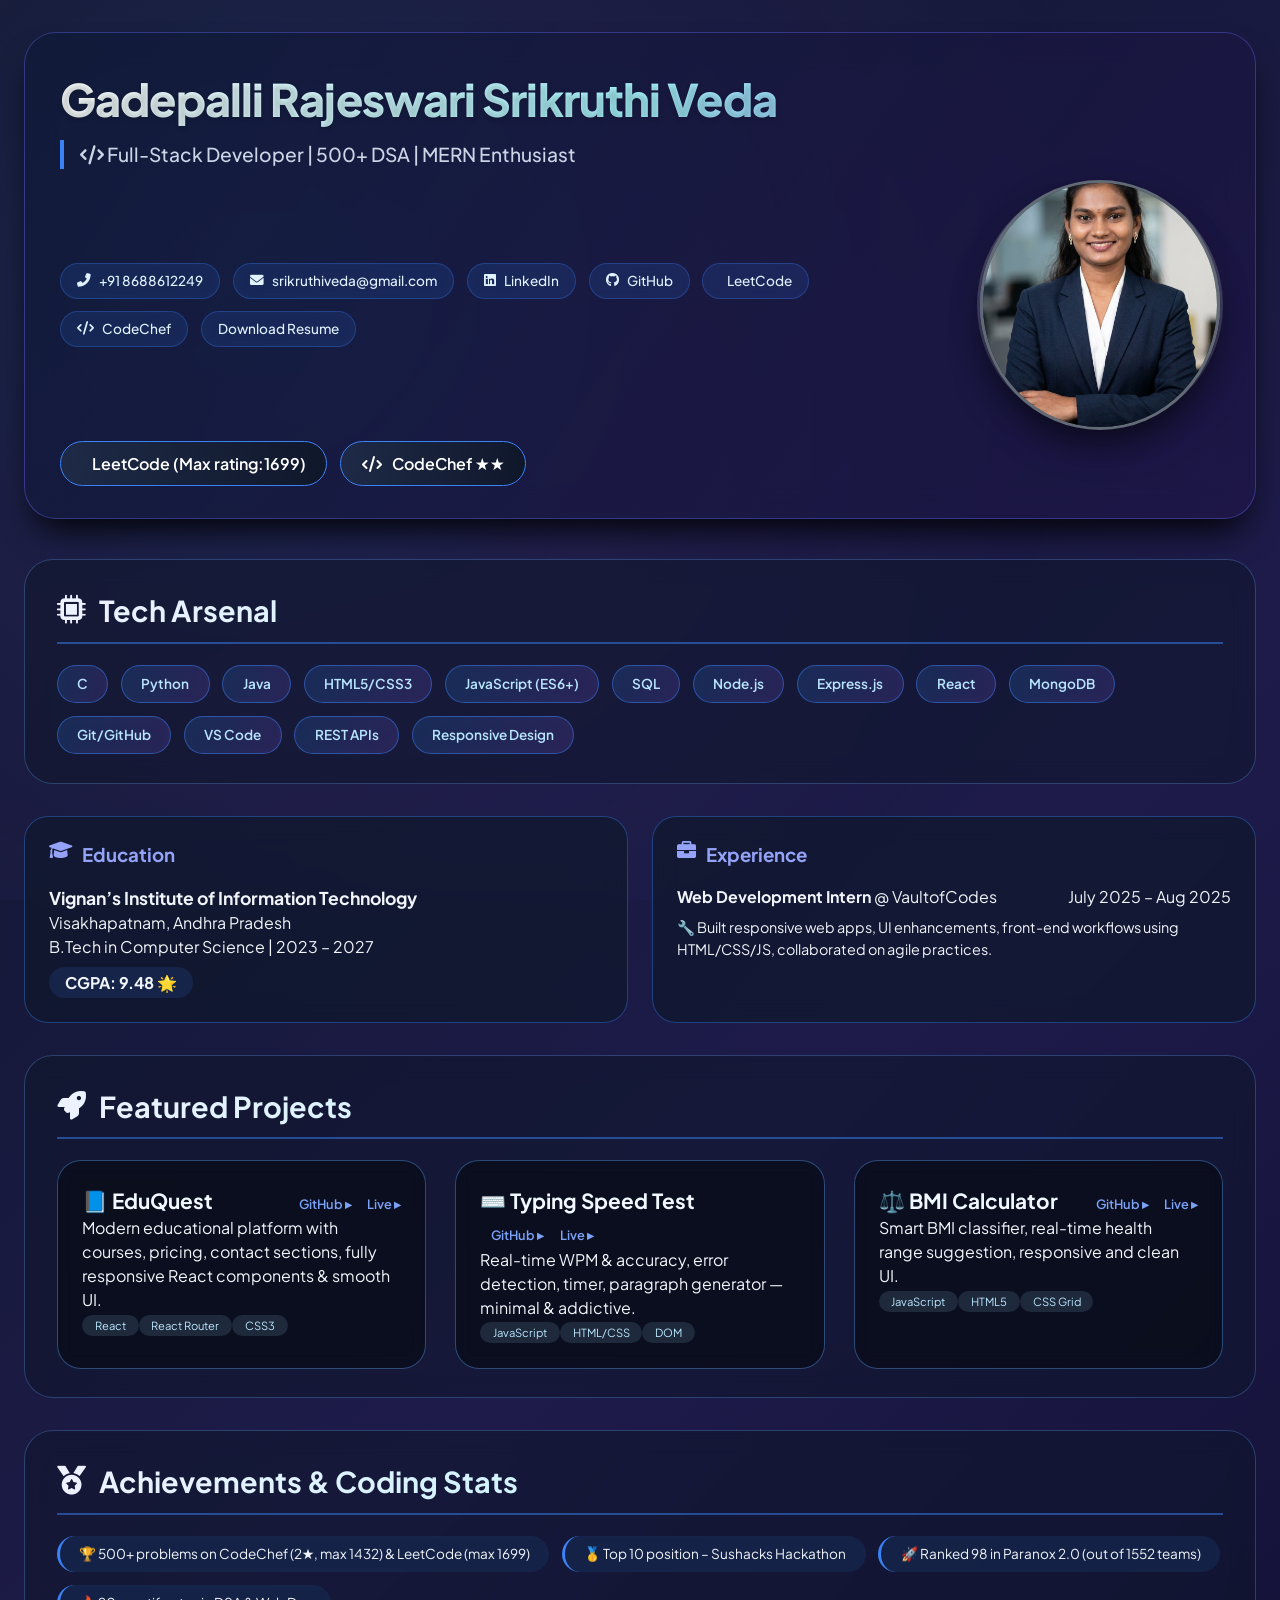
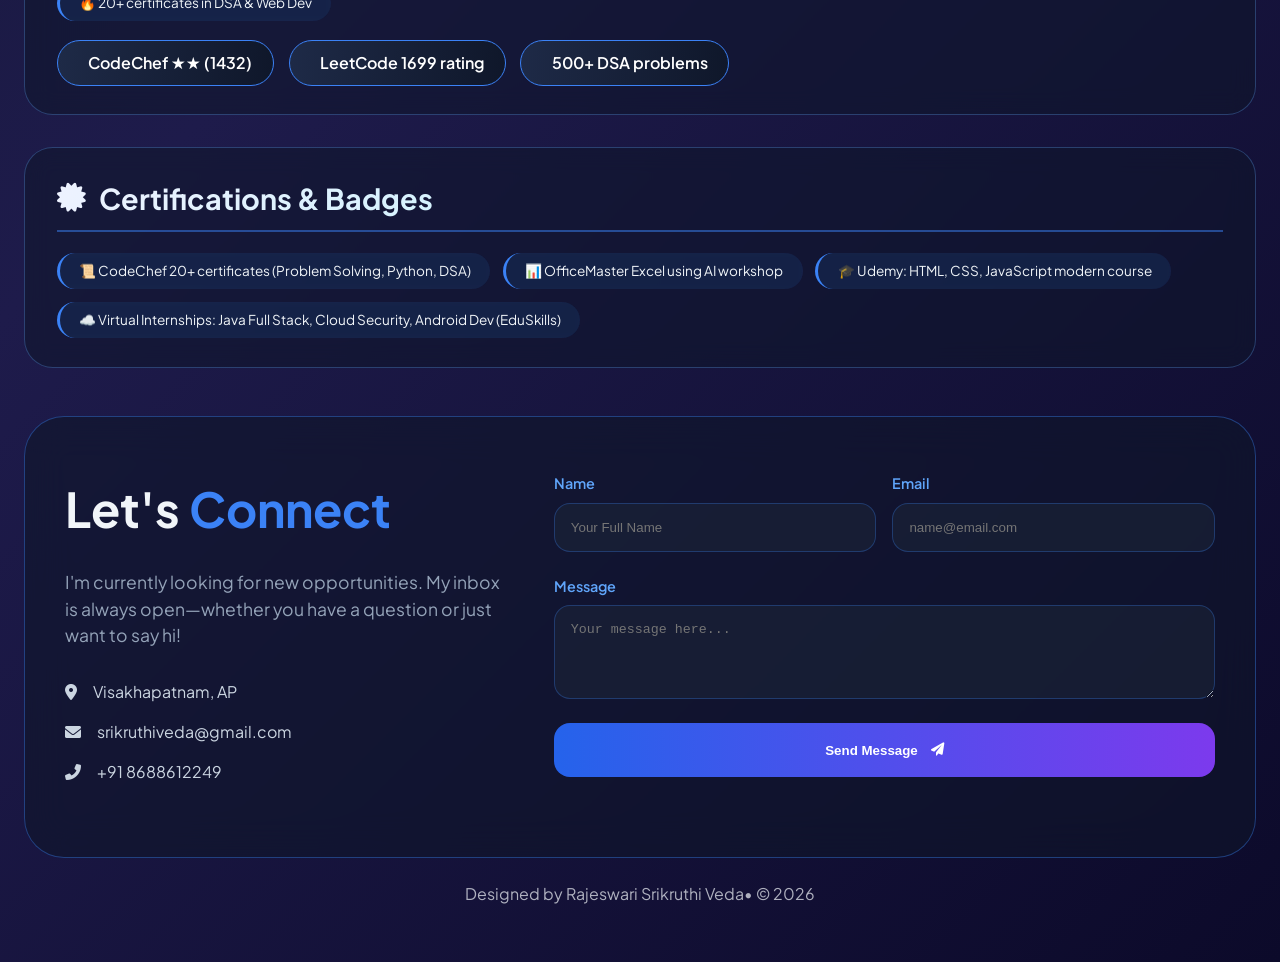
==== index.html @ 27209578 "Update index.html" ====
<!DOCTYPE html>
<html lang="en">
<head>
  <meta charset="UTF-8">
  <meta name="viewport" content="width=device-width, initial-scale=1.0, user-scalable=yes">
  <title>Rajeswari Srikruthi Veda | Full-Stack Developer Portfolio</title>
  
  <link href="https://fonts.googleapis.com/css2?family=Plus+Jakarta+Sans:wght@300;400;500;600;700;800&display=swap" rel="stylesheet">
  <link rel="stylesheet" href="https://cdnjs.cloudflare.com/ajax/libs/font-awesome/6.0.0-beta3/css/all.min.css">
  
  <link rel="stylesheet" href="styles.css">
</head>
<body>
<div class="bg-glow"></div>
<div class="container">
  
  <div class="hero glass-card">
    <div class="hero-info">
      <h1>Gadepalli Rajeswari Srikruthi Veda</h1>
      <div class="tagline"><i class="fas fa-code"></i> Full-Stack Developer | 500+ DSA | MERN Enthusiast</div>
      
      <div class="hero-content-wrapper">
        <div class="contact-details">
          <span><i class="fas fa-phone-alt"></i> +91 8688612249</span>
          <a href="mailto:srikruthiveda@gmail.com"><i class="fas fa-envelope"></i> srikruthiveda@gmail.com</a>
          <a href="https://www.linkedin.com/in/srikruthiveda27/" target="_blank"><i class="fab fa-linkedin"></i> LinkedIn</a>
          <a href="https://github.com/GRSVeda" target="_blank"><i class="fab fa-github"></i> GitHub</a>
          <a href="https://leetcode.com/u/Veda_2709/" target="_blank"><i class="fab fa-leetcode"></i> LeetCode</a>
          <a href="https://www.codechef.com/users/veda2006" target="_blank"><i class="fas fa-code"></i> CodeChef</a>
          <a href="Veda_Resume.pdf" class="btn" target="_blank">Download Resume</a>
        </div>

        <div class="hero-image">
          <div class="image-frame">
            <img class="profile-img" id="profileImage" src="veda.png" alt="Rajeswari Srikruthi Veda">
          </div>
        </div>
      </div>

      <div class="profiles-row" style="margin-top: 1rem; display: flex; flex-wrap: wrap; gap: 0.8rem;">
        <a href="#" class="profile-badge"><i class="fab fa-leetcode"></i> LeetCode (Max rating:1699)</a>
        <a href="#" class="profile-badge"><i class="fas fa-code"></i> CodeChef ★★</a>
      </div>
    </div>
  </div>

  <div class="section">
    <h2><i class="fas fa-microchip"></i> Tech Arsenal</h2>
    <div class="skills-grid">
      <span class="skill-badge">C</span><span class="skill-badge">Python</span><span class="skill-badge">Java</span>
      <span class="skill-badge">HTML5/CSS3</span><span class="skill-badge">JavaScript (ES6+)</span><span class="skill-badge">SQL</span>
      <span class="skill-badge">Node.js</span><span class="skill-badge">Express.js</span><span class="skill-badge">React</span>
      <span class="skill-badge">MongoDB</span><span class="skill-badge">Git/GitHub</span><span class="skill-badge">VS Code</span>
      <span class="skill-badge">REST APIs</span><span class="skill-badge">Responsive Design</span>
    </div>
  </div>

  <div class="edu-exp-flex">
    <div class="info-card">
      <h3><i class="fas fa-graduation-cap"></i> Education</h3>
      <p style="font-weight: 700; font-size: 1.1rem;">Vignan’s Institute of Information Technology</p>
      <p>Visakhapatnam, Andhra Pradesh</p>
      <p>B.Tech in Computer Science | 2023 – 2027</p>
      <p style="background: #3b82f620; display: inline-block; padding: 0.2rem 1rem; border-radius: 30px; margin-top: 8px;"><strong>CGPA: 9.48</strong> 🌟</p>
    </div>
    <div class="info-card">
      <h3><i class="fas fa-briefcase"></i> Experience</h3>
      <p><strong>Web Development Intern</strong> @ VaultofCodes <span style="float: right;">July 2025 – Aug 2025</span></p>
      <p style="font-size: 0.9rem; margin-top: 8px;">🔧 Built responsive web apps, UI enhancements, front-end workflows using HTML/CSS/JS, collaborated on agile practices.</p>
    </div>
  </div>

  <div class="section">
    <h2><i class="fas fa-rocket"></i> Featured Projects</h2>
    <div class="projects-grid">
             <div class="project-card">
        <div class="project-title">📘 EduQuest<br> <div class="project-links"><a href="https://github.com/GRSVeda/EduQuest">GitHub ▸</a> <a href="https://eduquestforlearning.netlify.app/home">Live ▸</a></div></div>
        <div class="project-desc">Modern educational platform with courses, pricing, contact sections, fully responsive React components & smooth UI.</div>
        <div class="tech-stack"><span>React</span><span>React Router</span><span>CSS3</span></div>
      </div>
      <div class="project-card">
        <div class="project-title">⌨️ Typing Speed Test <br><div class="project-links"><a href="https://github.com/GRSVeda/typing-speed-test">GitHub ▸</a> <a href="https://typing-speed-test-omega-gules.vercel.app/">Live ▸</a></div></div>
        <div class="project-desc">Real-time WPM & accuracy, error detection, timer, paragraph generator — minimal & addictive.</div>
        <div class="tech-stack"><span>JavaScript</span><span>HTML/CSS</span><span>DOM</span></div>
      </div>
      <div class="project-card">
        <div class="project-title">⚖️ BMI Calculator <br> <div class="project-links"><a href="https://github.com/GRSVeda/BMI-CALCULATOR">GitHub ▸</a> <a href="https://bmi-calculator-beige-chi.vercel.app/">Live ▸</a></div></div>
        <div class="project-desc">Smart BMI classifier, real-time health range suggestion, responsive and clean UI.</div>
        <div class="tech-stack"><span>JavaScript</span><span>HTML5</span><span>CSS Grid</span></div>
      </div>
    </div>
  </div>

  <div class="section">
    <h2><i class="fas fa-medal"></i> Achievements & Coding Stats</h2>
    <div class="achievement-list">
      <div class="achievement-item">🏆 500+ problems on CodeChef (2★, max 1432) & LeetCode (max 1699)</div>
      <div class="achievement-item">🥇 Top 10 position – Sushacks Hackathon</div>
      <div class="achievement-item">🚀 Ranked 98 in Paranox 2.0 (out of 1552 teams)</div>
      <div class="achievement-item">🔥 20+ certificates in DSA & Web Dev</div>
    </div>
    <div style="margin-top: 1.2rem;">
      <div style="display: flex; gap: 0.9rem; flex-wrap: wrap;">
        <a href="#" class="profile-badge"><i class="fab fa-codechef"></i> CodeChef ★★ (1432)</a>
        <a href="#" class="profile-badge"><i class="fab fa-leetcode"></i> LeetCode 1699 rating</a>
        <a href="#" class="profile-badge"><i class="fas fa-chart-simple"></i> 500+ DSA problems</a>
      </div>
    </div>
  </div>

  <div class="section">
    <h2><i class="fas fa-certificate"></i> Certifications & Badges</h2>
    <div class="cert-list">
      <div class="cert-item">📜 CodeChef 20+ certificates (Problem Solving, Python, DSA)</div>
      <div class="cert-item">📊 OfficeMaster Excel using AI workshop</div>
      <div class="cert-item">🎓 Udemy: HTML, CSS, JavaScript modern course</div>
      <div class="cert-item">☁️ Virtual Internships: Java Full Stack, Cloud Security, Android Dev (EduSkills)</div>
      </div>
  </div>

  <div class="premium-contact-card">
    <div class="contact-grid">
      <div class="contact-text">
        <h2>Let's <span>Connect</span></h2>
        <p>I'm currently looking for new opportunities. My inbox is always open—whether you have a question or just want to say hi!</p>
        <div class="contact-mini-info">
          <div class="c-item"><i class="fas fa-map-marker-alt"></i> Visakhapatnam, AP</div>
          <div class="c-item"><i class="fas fa-envelope"></i> srikruthiveda@gmail.com</div>
          <div class="c-item"><i class="fas fa-phone-alt"></i> +91 8688612249</div>
        </div>
      </div>
      
      <form class="premium-form" id="contactForm" action="https://formspree.io/f/xnjlokye" method="POST">
        <div class="input-row">
  <div class="input-group">
    <label for="contactName">Name</label>
    <input type="text" name="name" id="contactName" placeholder="Your Full Name" required>
  </div>
  
  <div class="input-group">
    <label for="contactEmail">Email</label>
    <input type="email" name="email" id="contactEmail" placeholder="name@email.com" required>
  </div>
</div>
        <div class="input-group">
          <label>Message</label>
          <textarea name="message" rows="4" placeholder="Your message here..." required></textarea>
        </div>
        <button type="submit" class="premium-btn">
          <span>Send Message</span> <i class="fas fa-paper-plane"></i>
        </button>
        <div id="formFeedback"></div>
      </form>
    </div>
  </div>

  <footer>
    Designed by Rajeswari Srikruthi Veda• © 2026
  </footer>
</div>

<script src="script.js"></script>
</body>
</html>
---- styles.css ----
* {
      margin: 0;
      padding: 0;
      box-sizing: border-box;
    }

    body {
      font-family: 'Plus Jakarta Sans', sans-serif;
      background: linear-gradient(135deg, #0f172a 0%, #1e1b4b 50%, #0c0a2a 100%);
      color: #f1f5f9;
      line-height: 1.5;
      scroll-behavior: smooth;
    }

    /* animated gradient background */
    .bg-glow {
      position: fixed;
      width: 100%;
      height: 100%;
      top: 0;
      left: 0;
      z-index: -2;
      background: radial-gradient(circle at 20% 30%, rgba(59,130,246,0.15), rgba(139,92,246,0.08), transparent 70%);
    }

    .container {
      max-width: 1280px;
      margin: 0 auto;
      padding: 2rem 1.5rem;
      position: relative;
      z-index: 2;
    }

    /* modern glassmorphic cards */
    .glass-card {
      background: rgba(15, 23, 42, 0.55);
      backdrop-filter: blur(12px);
      border: 1px solid rgba(59, 130, 246, 0.3);
      border-radius: 2rem;
      box-shadow: 0 25px 40px -12px rgba(0, 0, 0, 0.4), 0 0 0 1px rgba(59,130,246,0.1) inset;
      transition: transform 0.2s ease, border-color 0.2s;
    }

    .hero {
      display: flex;
      flex-wrap: wrap;
      justify-content: space-between;
      align-items: center;
      gap: 2rem;
      margin-bottom: 2.5rem;
      padding: 2rem 2.2rem;
      background: linear-gradient(125deg, rgba(15,25,55,0.7), rgba(30,20,70,0.6));
      backdrop-filter: blur(16px);
      border-radius: 2rem;
      border: 1px solid rgba(99, 102, 241, 0.4);
      box-shadow: 0 20px 35px -12px black;
    }

    .hero-info h1 {
      font-size: 2.8rem;
      font-weight: 800;
      background: linear-gradient(120deg, #ffffff, #a5f3fc, #818cf8);
      -webkit-background-clip: text;
      background-clip: text;
      color: transparent;
      letter-spacing: -0.02em;
      margin-bottom: 0.5rem;
      text-shadow: 0 2px 5px rgba(0,0,0,0.2);
    }

    .tagline {
      font-size: 1.2rem;
      color: #cbd5e6;
      margin-bottom: 1rem;
      border-left: 4px solid #3b82f6;
      padding-left: 1rem;
      font-weight: 500;
    }

    .contact-details {
      display: flex;
      flex-wrap: wrap;
      gap: 0.8rem;
      margin: 1.2rem 0;
    }

    .contact-details a, .contact-details span {
      display: inline-flex;
      align-items: center;
      gap: 0.5rem;
      background: rgba(59,130,246,0.15);
      backdrop-filter: blur(4px);
      padding: 0.4rem 1rem;
      border-radius: 60px;
      font-size: 0.85rem;
      font-weight: 500;
      color: #e0f2fe;
      text-decoration: none;
      transition: all 0.2s;
      border: 1px solid rgba(59,130,246,0.3);
    }

    .contact-details a:hover {
      background: #3b82f6;
      color: white;
      transform: translateY(-3px);
      border-color: white;
    }

    .hero-image {
      flex: 1;
      display: flex;
      justify-content: center;
    }

    .image-frame {
      width: 240px;
      height: 240px;
      background: linear-gradient(145deg, #3b82f6, #c084fc);
      border-radius: 50%;
      display: flex;
      align-items: center;
      justify-content: center;
      box-shadow: 0 25px 35px -8px rgba(0, 0, 0, 0.5), 0 0 0 3px rgba(255,255,255,0.2);
      transition: all 0.3s;
    }

    .profile-img {
      width: 228px;
      height: 228px;
      object-fit: cover;
      border-radius: 50%;
      border: 4px solid rgba(255,255,240,0.9);
      background: #1e293b;
    }

    /* section styling */
    .section {
      background: rgba(15, 23, 42, 0.55);
      backdrop-filter: blur(12px);
      border-radius: 1.8rem;
      padding: 1.8rem 2rem;
      margin-bottom: 2rem;
      border: 1px solid rgba(96, 165, 250, 0.3);
      transition: all 0.2s;
    }

    .section h2 {
      font-size: 1.8rem;
      font-weight: 700;
      margin-bottom: 1.3rem;
      display: flex;
      align-items: center;
      gap: 0.8rem;
      background: linear-gradient(135deg, #eef2ff, #a5f3fc);
      -webkit-background-clip: text;
      background-clip: text;
      color: transparent;
      border-bottom: 2px solid rgba(59,130,246,0.5);
      padding-bottom: 0.6rem;
    }

    .skills-grid {
      display: flex;
      flex-wrap: wrap;
      gap: 0.8rem;
    }

    .skill-badge {
      background: linear-gradient(110deg, rgba(59,130,246,0.2), rgba(139,92,246,0.2));
      backdrop-filter: blur(4px);
      padding: 0.5rem 1.2rem;
      border-radius: 60px;
      font-size: 0.85rem;
      font-weight: 600;
      color: #b9e6ff;
      border: 1px solid rgba(59,130,246,0.5);
      transition: 0.2s;
    }

    .edu-exp-flex {
      display: flex;
      flex-wrap: wrap;
      gap: 1.5rem;
      margin-bottom: 2rem;
    }
    .info-card {
      flex: 1;
      background: rgba(15, 23, 42, 0.65);
      backdrop-filter: blur(12px);
      border-radius: 1.5rem;
      padding: 1.5rem;
      border: 1px solid rgba(59,130,246,0.4);
    }
    .info-card h3 {
      display: flex;
      gap: 0.6rem;
      color: #94a3f8;
      margin-bottom: 1rem;
    }

    /* projects grid */
    .projects-grid {
      display: grid;
      grid-template-columns: repeat(auto-fill, minmax(300px, 1fr));
      gap: 1.8rem;
    }

    .project-card {
      background: rgba(0, 0, 0, 0.35);
      backdrop-filter: blur(8px);
      border-radius: 1.5rem;
      padding: 1.5rem;
      border: 1px solid rgba(96, 165, 250, 0.4);
      transition: all 0.3s;
    }
    .project-card:hover {
      transform: translateY(-8px);
      border-color: #3b82f6;
      background: rgba(59,130,246,0.1);
      box-shadow: 0 18px 30px -12px #0f0f2e;
    }

    .project-title {
      font-size: 1.3rem;
      font-weight: 700;
      display: flex;
      justify-content: space-between;
      flex-wrap: wrap;
      color: #f0f9ff;
    }
    .project-links a {
      color: #7aa2f7;
      margin-left: 0.7rem;
      font-size: 0.8rem;
      text-decoration: none;
      font-weight: 600;
    }
    .tech-stack span {
      background: #1e293b;
      font-size: 0.7rem;
      padding: 0.2rem 0.8rem;
      border-radius: 20px;
      color: #b9e6ff;
    }
    .achievement-list, .cert-list {
      display: flex;
      flex-wrap: wrap;
      gap: 0.8rem;
    }
    .achievement-item, .cert-item {
      background: rgba(59,130,246,0.12);
      padding: 0.5rem 1.2rem;
      border-radius: 40px;
      font-size: 0.85rem;
      border-left: 3px solid #3b82f6;
      backdrop-filter: blur(2px);
    }
    .profile-badge {
      background: linear-gradient(95deg, #1e2a47, #0f172a);
      padding: 0.6rem 1.3rem;
      border-radius: 40px;
      color: white;
      font-weight: 600;
      text-decoration: none;
      display: inline-flex;
      align-items: center;
      gap: 0.6rem;
      transition: 0.2s;
      border: 1px solid #3b82f6;
    }
    .profile-badge:hover {
      background: #3b82f6;
      transform: scale(1.03);
    }
    .contact-box {
      background: linear-gradient(125deg, #0a0f2a, #111827);
      border-radius: 1.8rem;
      padding: 2rem;
      border: 1px solid rgba(96, 165, 250, 0.5);
      box-shadow: 0 15px 35px rgba(0,0,0,0.3);
    }
    .contact-form .form-group input, .contact-form .form-group textarea {
      width: 100%;
      background: rgba(255,255,245,0.1);
      border: 1px solid #3b82f6;
      padding: 0.9rem 1rem;
      border-radius: 1rem;
      color: white;
      font-family: inherit;
      backdrop-filter: blur(5px);
    }
    .submit-btn {
      background: linear-gradient(90deg, #2563eb, #7c3aed);
      border: none;
      padding: 0.8rem 2rem;
      font-weight: 700;
      border-radius: 2rem;
      color: white;
      cursor: pointer;
      transition: 0.2s;
    }
    footer {
      text-align: center;
      padding: 1.5rem;
      opacity: 0.7;
    }
    @media (max-width: 780px) {
      .hero { flex-direction: column-reverse; text-align: center; }
      .hero-info h1 { font-size: 2rem; }
      .image-frame { width: 200px; height: 200px; }
      .profile-img { width: 250px; height: 25px; }
    }
    /* Hero Image Fix */
.hero-content-wrapper {
  display: flex;
  align-items: center;
  justify-content: space-between;
  width: 100%;
  gap: 2rem;
  margin-top: 1rem;
}

@media (max-width: 780px) {
  .hero-content-wrapper { flex-direction: column-reverse; }
}

/* Premium Contact Section Styles */
.premium-contact-card {
  background: rgba(15, 23, 42, 0.6);
  border: 1px solid rgba(59, 130, 246, 0.4);
  border-radius: 2.5rem;
  padding: 3.5rem 2.5rem;
  margin-top: 3rem;
  backdrop-filter: blur(20px);
}

.contact-grid {
  display: grid;
  grid-template-columns: 1fr 1.5fr;
  gap: 3rem;
}

.contact-text h2 {
  font-size: 3rem;
  margin-bottom: 1.5rem;
  border-bottom: none !important;
}

.contact-text h2 span { color: #3b82f6; }

.contact-text p {
  color: #94a3b8;
  margin-bottom: 2rem;
  font-size: 1.1rem;
}

.contact-mini-info .c-item {
  display: flex;
  align-items: center;
  gap: 1rem;
  margin-bottom: 1rem;
  color: #cbd5e1;
}

.premium-form {
  display: flex;
  flex-direction: column;
  gap: 1.5rem;
}

.input-row {
  display: grid;
  grid-template-columns: 1fr 1fr;
  gap: 1rem;
}

.input-group {
  display: flex;
  flex-direction: column;
  gap: 0.5rem;
}

.input-group label {
  font-size: 0.9rem;
  font-weight: 600;
  color: #60a5fa;
}

.premium-form input, .premium-form textarea {
  background: rgba(30, 41, 59, 0.5);
  border: 1px solid rgba(59, 130, 246, 0.3);
  padding: 1rem;
  border-radius: 1rem;
  color: white;
  transition: 0.3s;
}

.premium-form input:focus, .premium-form textarea:focus {
  border-color: #3b82f6;
  outline: none;
  background: rgba(30, 41, 59, 0.8);
}

.premium-btn {
  background: linear-gradient(90deg, #2563eb, #7c3aed);
  border: none;
  padding: 1.2rem;
  border-radius: 1rem;
  color: white;
  font-weight: 800;
  cursor: pointer;
  display: flex;
  justify-content: center;
  align-items: center;
  gap: 0.8rem;
  transition: 0.3s;
}

.premium-btn:hover { transform: translateY(-3px); box-shadow: 0 10px 20px rgba(59, 130, 246, 0.3); }

@media (max-width: 900px) {
  .contact-grid { grid-template-columns: 1fr; }
  .input-row { grid-template-columns: 1fr; }
}
.profile-img {
    width: 180px;
    height: 180px;
    border-radius: 50%;
    object-fit: cover;
    object-position: center;
    display: block;
    margin: 0 auto;
    border: 3px solid rgba(255, 255, 255, 0.3);
    box-shadow: 0 8px 32px rgba(0, 0, 0, 0.2);
}

@media (min-width: 768px) {
    .profile-img {
        width: 250px;
        height: 250px;
    }
}
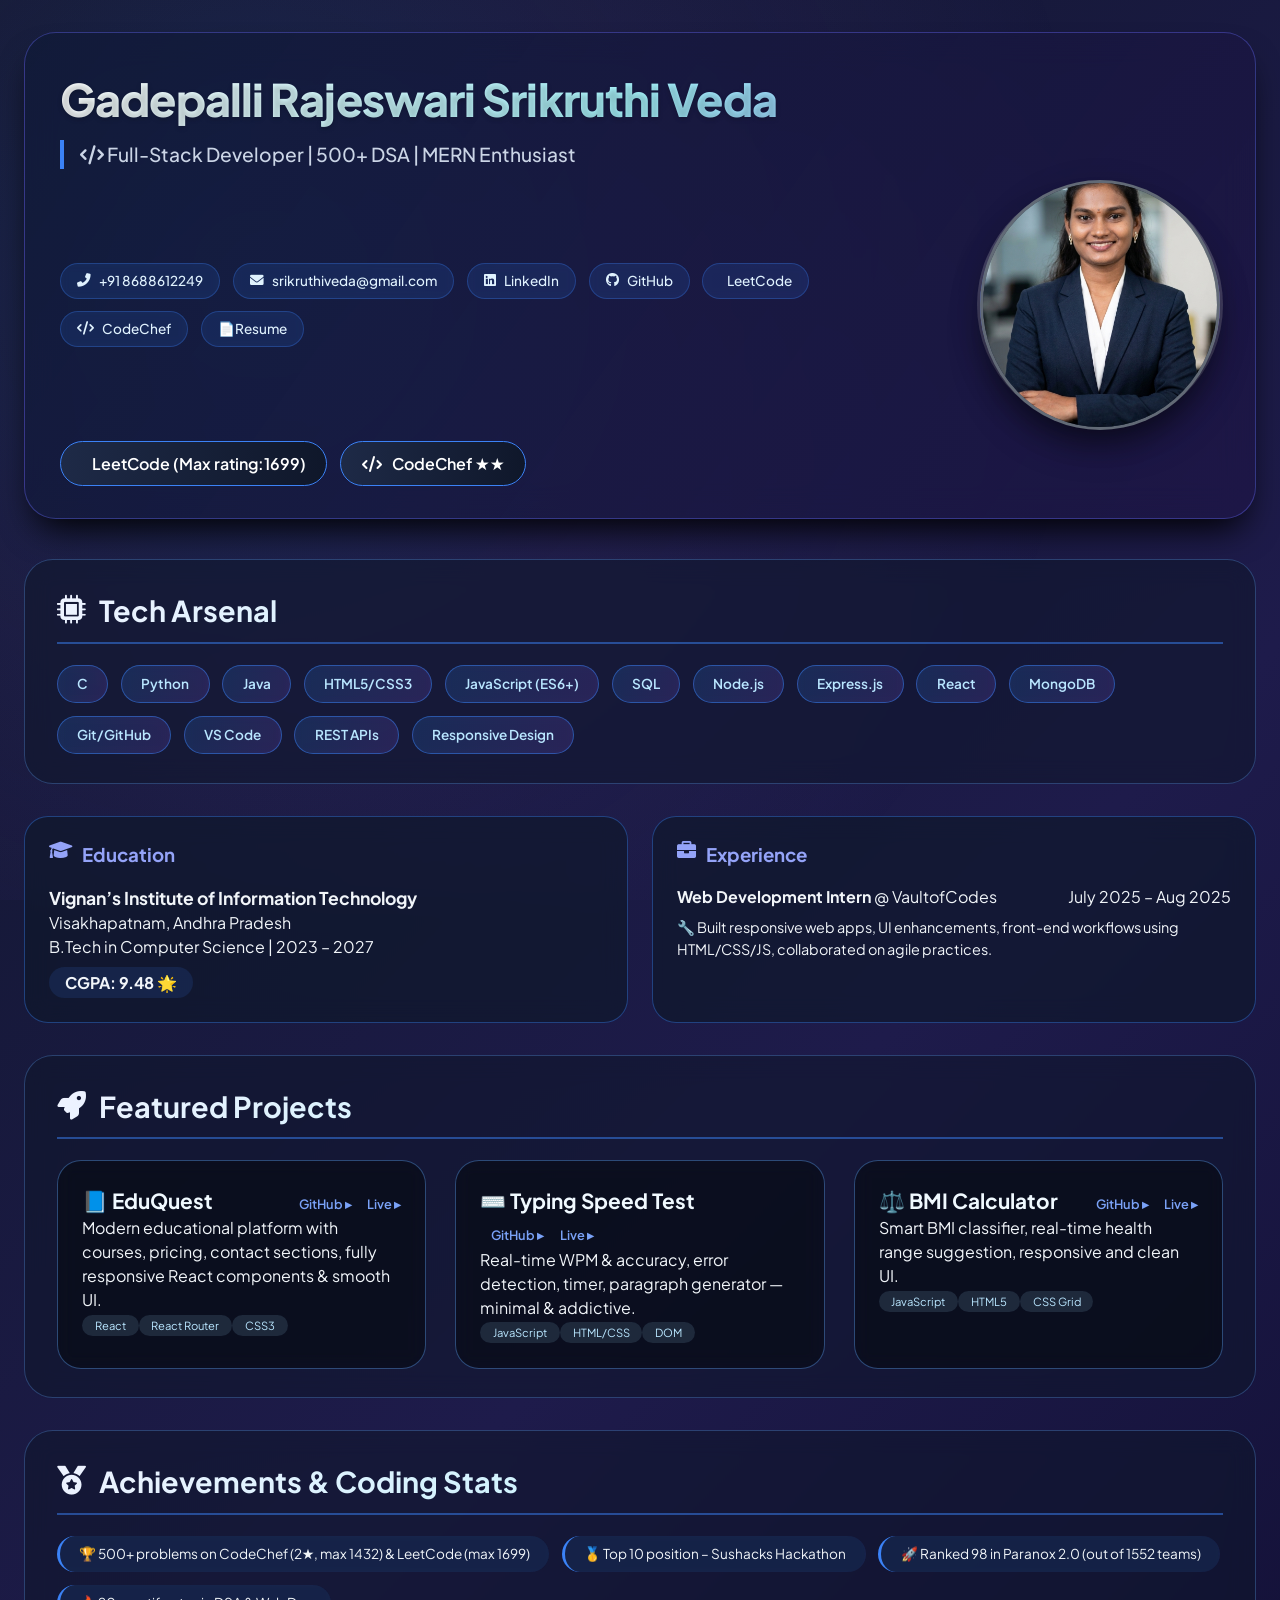
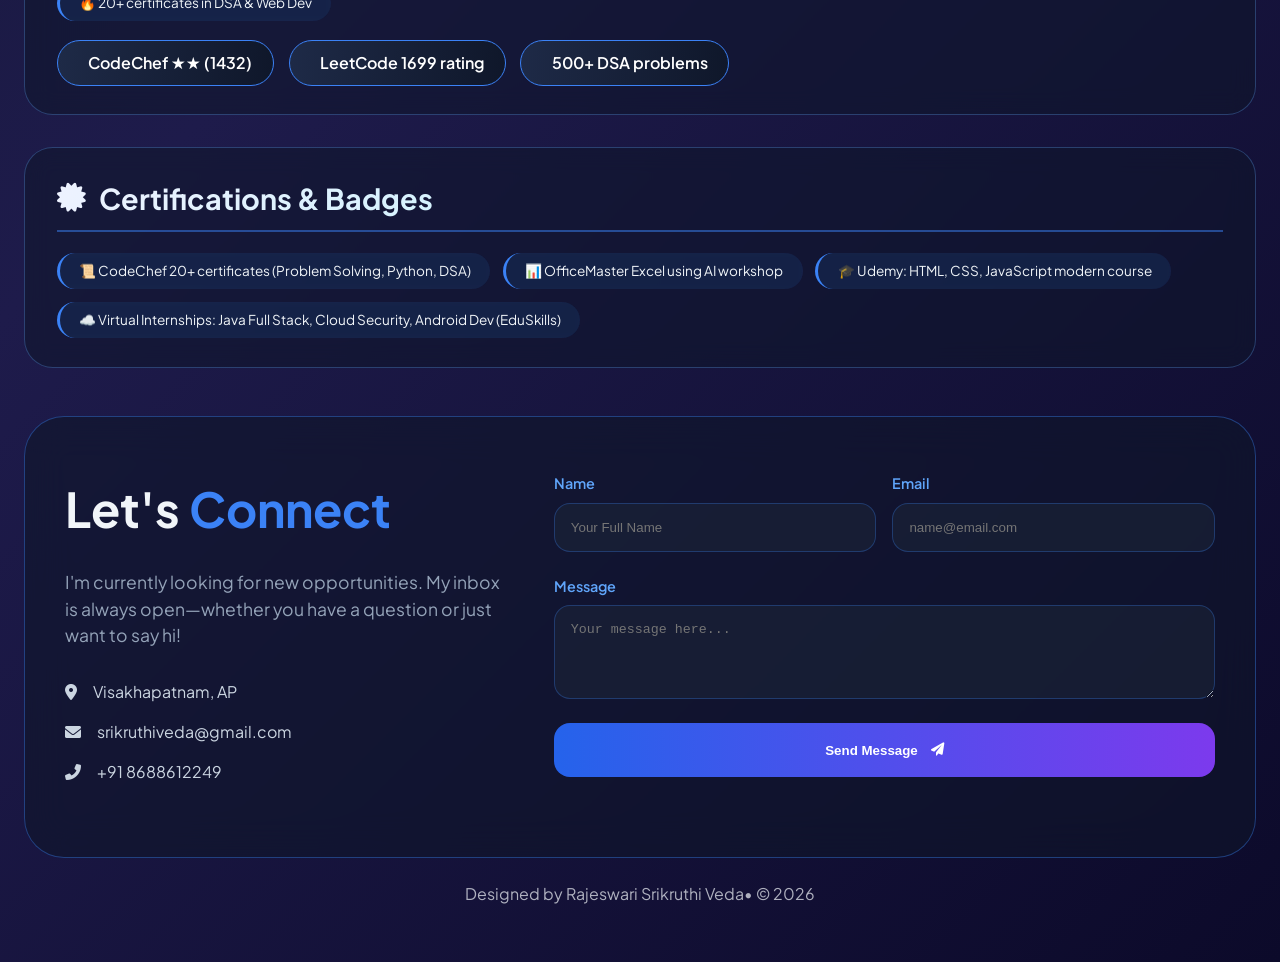
==== commit 43a27849: "Update index.html" ====
--- a/index.html
+++ b/index.html
@@ -27,7 +27,7 @@
           <a href="https://github.com/GRSVeda" target="_blank"><i class="fab fa-github"></i> GitHub</a>
           <a href="https://leetcode.com/u/Veda_2709/" target="_blank"><i class="fab fa-leetcode"></i> LeetCode</a>
           <a href="https://www.codechef.com/users/veda2006" target="_blank"><i class="fas fa-code"></i> CodeChef</a>
-          <a href="Veda_Resume.pdf" class="btn" target="_blank">Download Resume</a>
+          <a href="Resume.pdf" class="btn" target="_blank">📄Resume</a>
         </div>
 
         <div class="hero-image">
--- a/styles.css
+++ b/styles.css
@@ -442,3 +442,19 @@
         height: 250px;
     }
 }
+.btn {
+    display: inline-block;
+    padding: 10px 20px;
+    background: rgba(255, 255, 255, 0.2);
+    border: 1px solid rgba(255, 255, 255, 0.4);
+    color: #fff;
+    text-decoration: none;
+    border-radius: 5px;
+    transition: 0.3s;
+    backdrop-filter: blur(10px);
+}
+
+.btn:hover {
+    background: rgba(255, 255, 255, 0.4);
+    transform: translateY(-3px);
+}
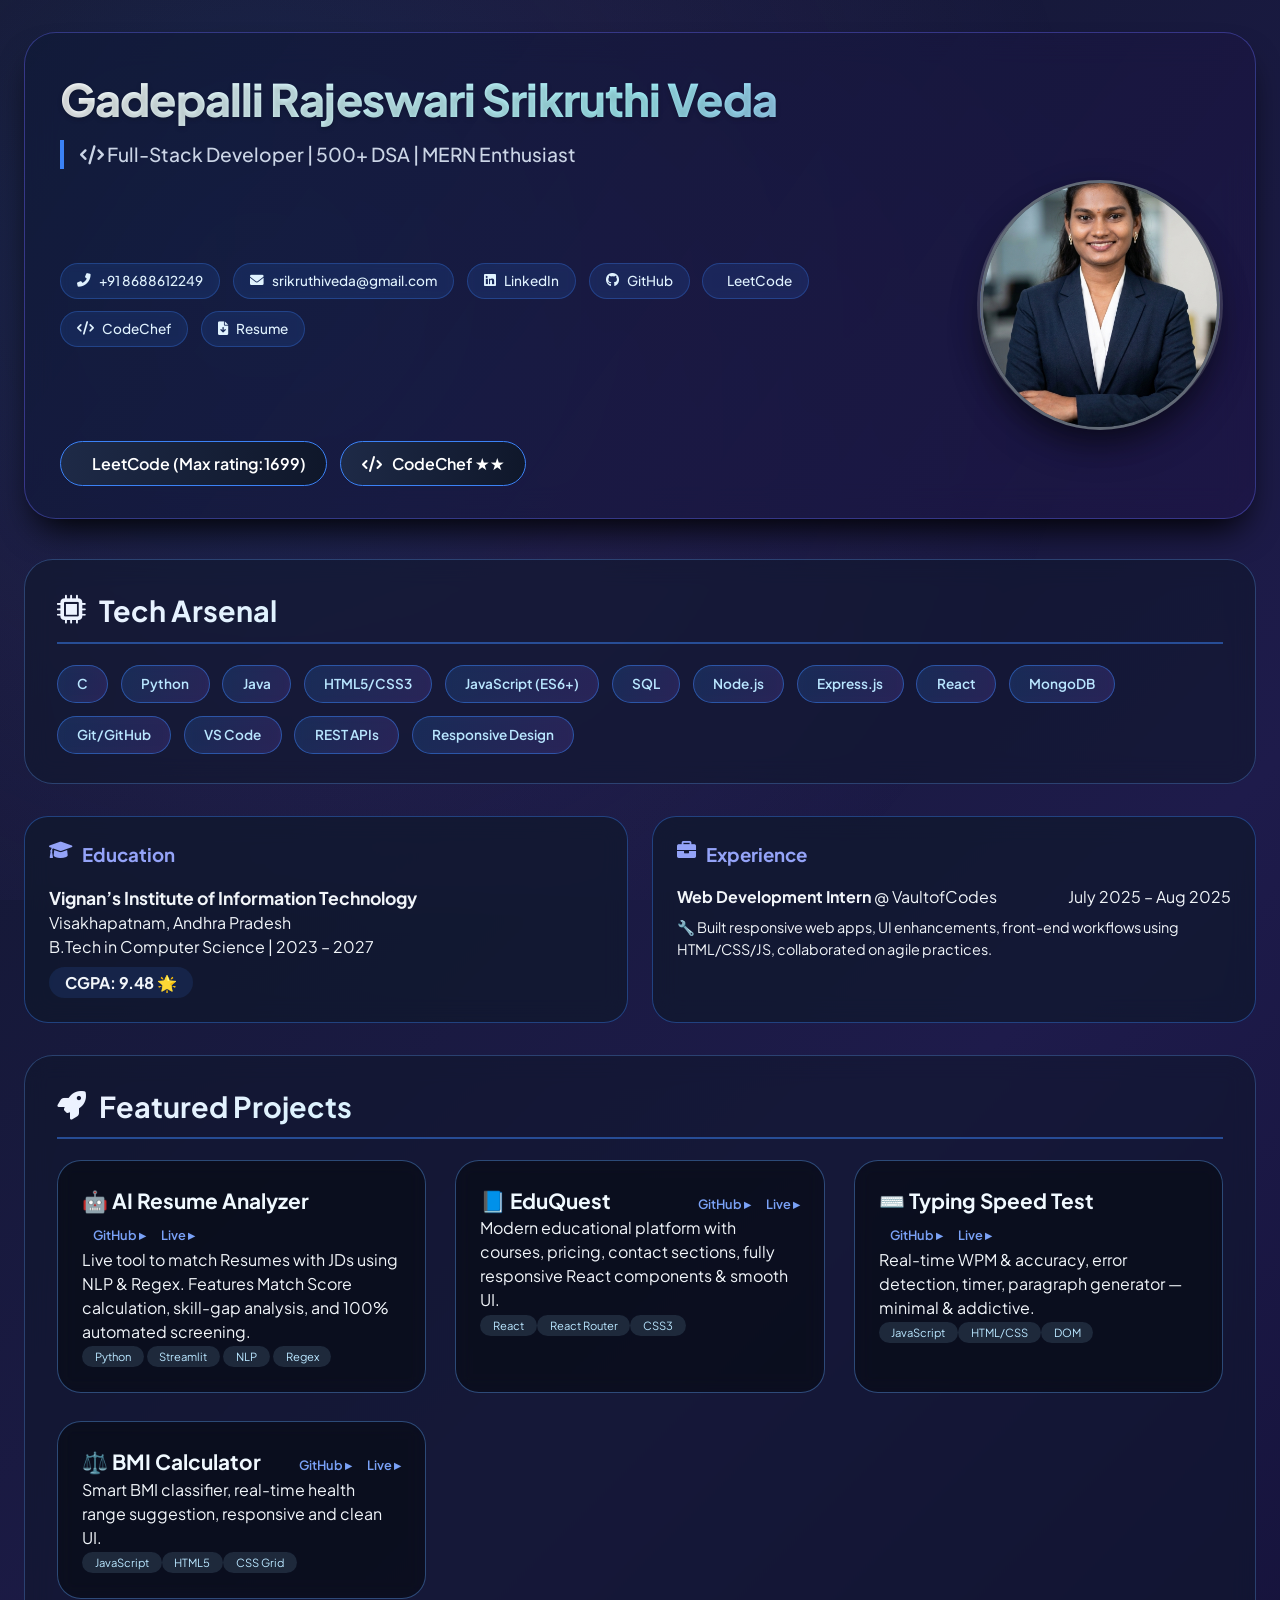
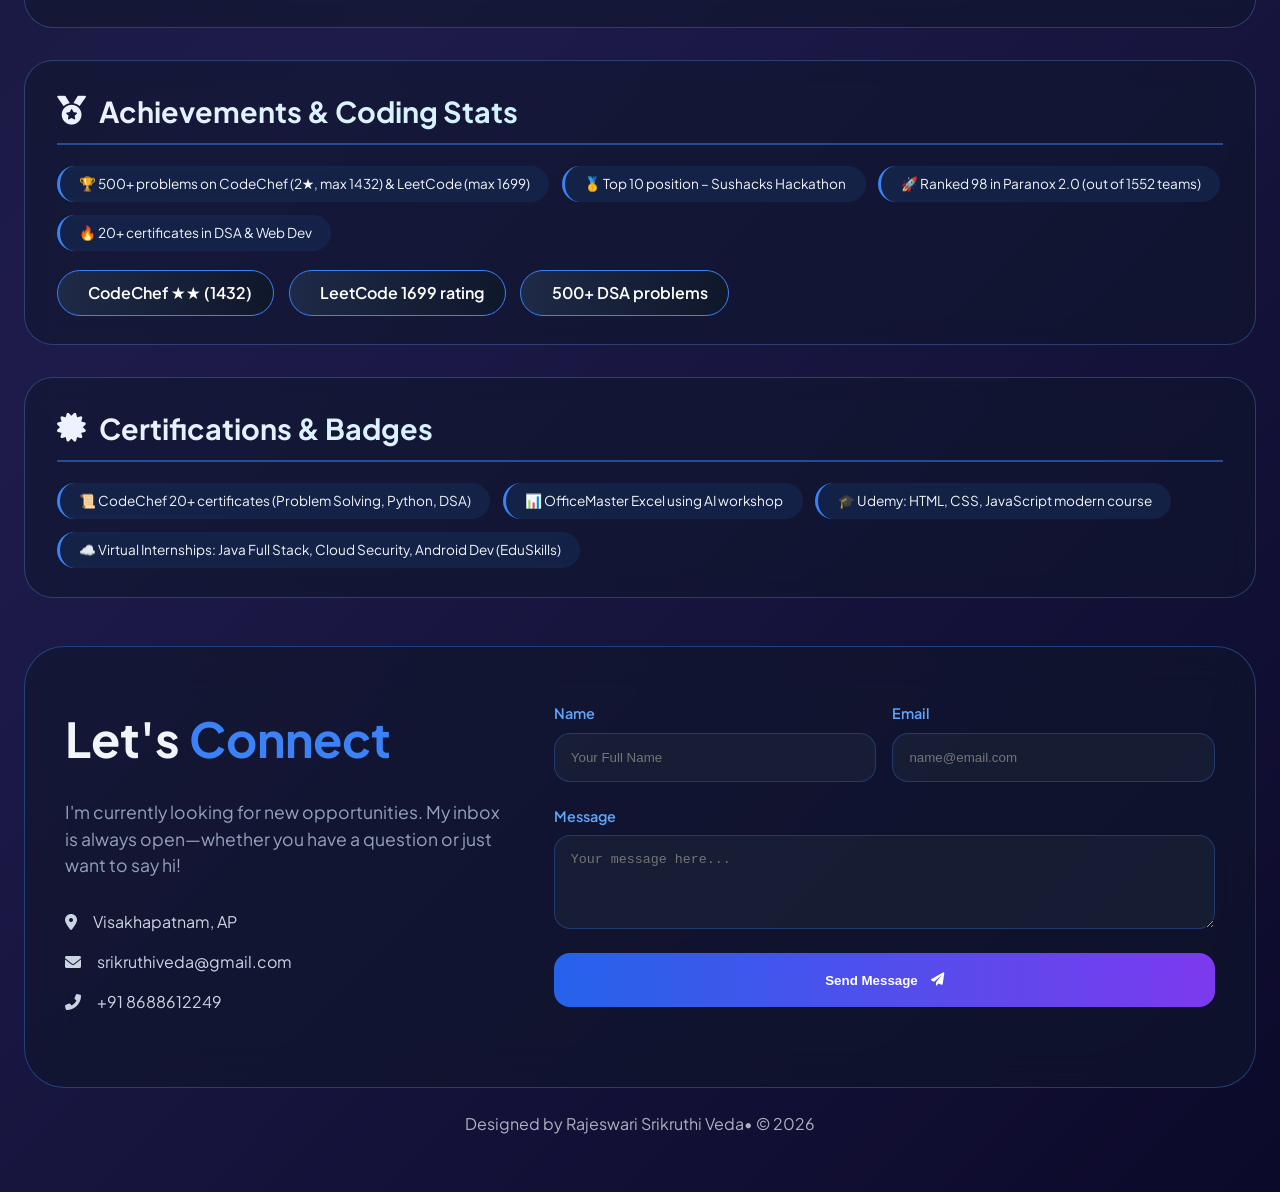
==== commit 1dc7340d: "Update index.html" ====
--- a/index.html
+++ b/index.html
@@ -27,8 +27,9 @@
           <a href="https://github.com/GRSVeda" target="_blank"><i class="fab fa-github"></i> GitHub</a>
           <a href="https://leetcode.com/u/Veda_2709/" target="_blank"><i class="fab fa-leetcode"></i> LeetCode</a>
           <a href="https://www.codechef.com/users/veda2006" target="_blank"><i class="fas fa-code"></i> CodeChef</a>
-          <a href="Resume.pdf" class="btn" target="_blank">📄Resume</a>
-        </div>
+          <a href="Veda.pdf" class="btn" target="_blank">
+            <i class="fas fa-file-download"></i> Resume</a>
+                  </div>
 
         <div class="hero-image">
           <div class="image-frame">
@@ -73,7 +74,22 @@
   <div class="section">
     <h2><i class="fas fa-rocket"></i> Featured Projects</h2>
     <div class="projects-grid">
-             <div class="project-card">
+        <div class="project-card">
+        <div class="project-title">🤖 AI Resume Analyzer<br> 
+          <div class="project-links">
+            <a href="https://github.com/GRSVeda/AI_Based_Resume_ScoreAnalyzer" target="_blank">GitHub ▸</a> 
+              <a href="https://ai-based-resume-scoreanalyzer.streamlit.app/" target="_blank">Live ▸</a>
+              </div>
+            </div>
+          <div class="project-desc">
+              Live tool to match Resumes with JDs using NLP & Regex. Features Match Score calculation, skill-gap analysis, and 100% automated screening.</div>
+          <div class="tech-stack">
+            <span>Python</span>
+          <span>Streamlit</span>
+            <span>NLP</span>
+            <span>Regex</span></div>
+</div>
+        <div class="project-card">
         <div class="project-title">📘 EduQuest<br> <div class="project-links"><a href="https://github.com/GRSVeda/EduQuest">GitHub ▸</a> <a href="https://eduquestforlearning.netlify.app/home">Live ▸</a></div></div>
         <div class="project-desc">Modern educational platform with courses, pricing, contact sections, fully responsive React components & smooth UI.</div>
         <div class="tech-stack"><span>React</span><span>React Router</span><span>CSS3</span></div>
@@ -89,6 +105,7 @@
         <div class="tech-stack"><span>JavaScript</span><span>HTML5</span><span>CSS Grid</span></div>
       </div>
     </div>
+    
   </div>
 
   <div class="section">
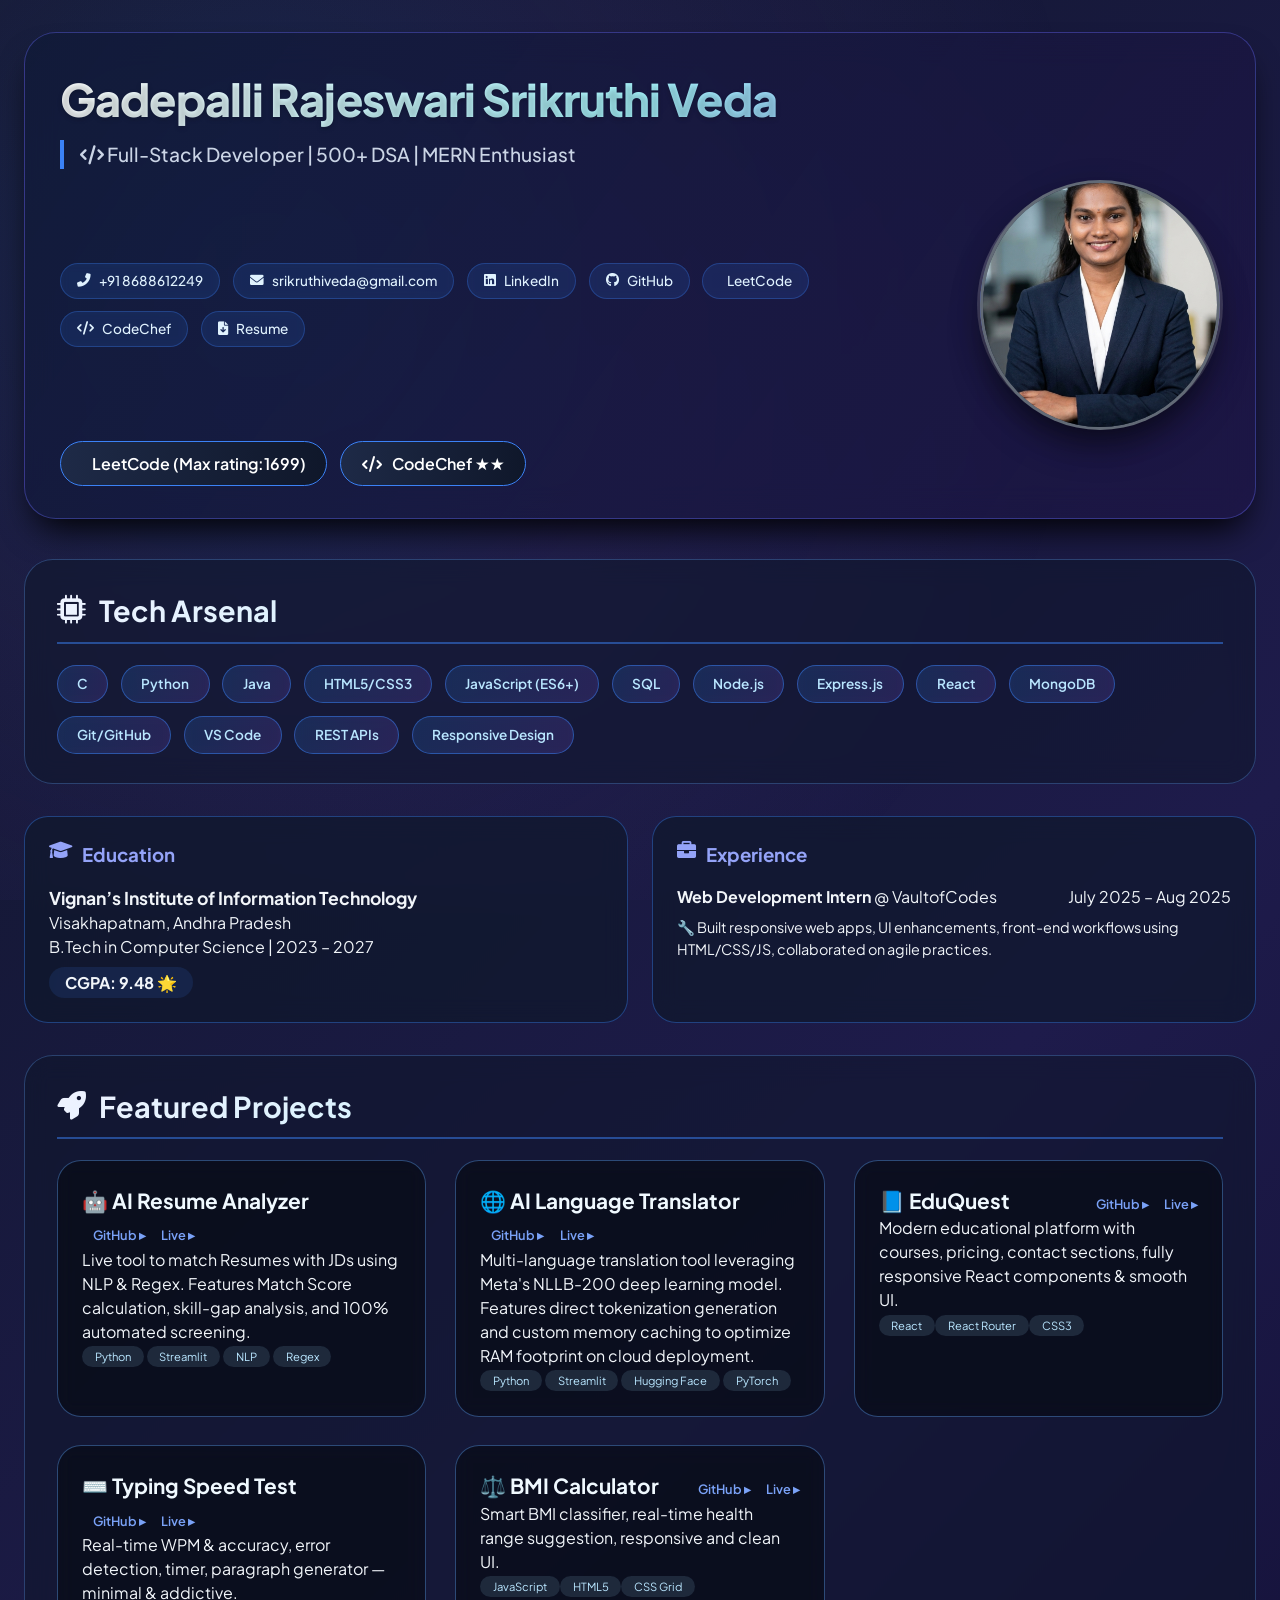
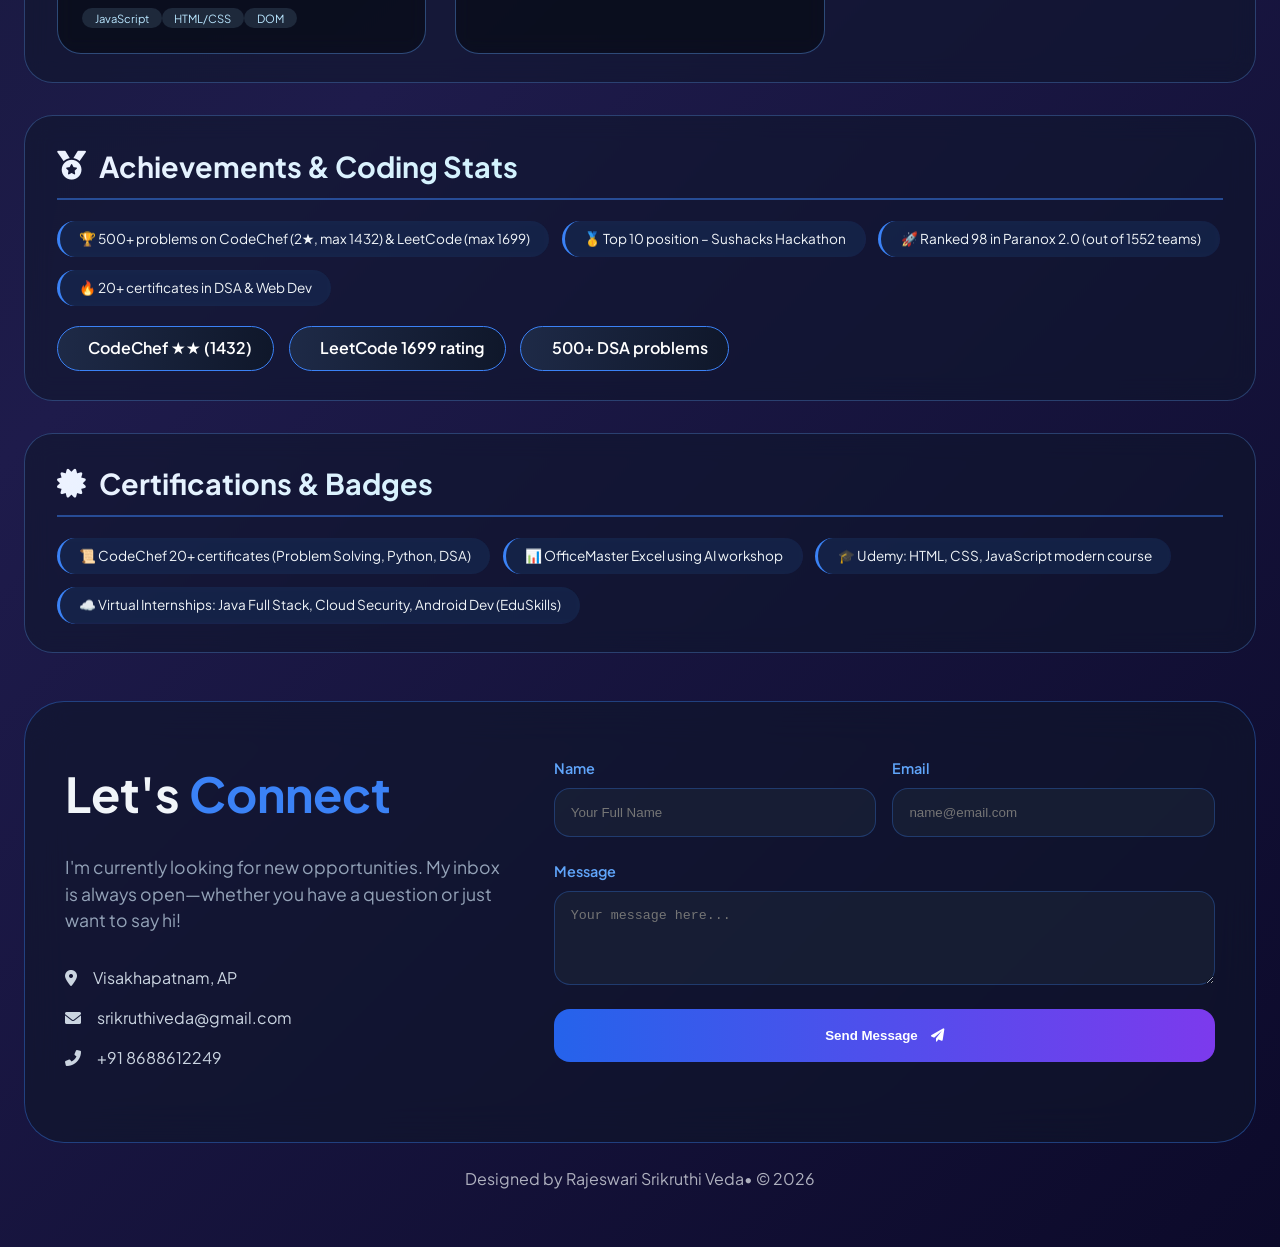
==== commit f9c97ee1: "Update index.html" ====
--- a/index.html
+++ b/index.html
@@ -89,6 +89,24 @@
             <span>NLP</span>
             <span>Regex</span></div>
 </div>
+      <!-- 🌐 AI Language Translator Project Card -->
+      <div class="project-card">
+        <div class="project-title">🌐 AI Language Translator<br> 
+          <div class="project-links">
+            <a href="https://github.com/GRSVeda/ai-language-translator" target="_blank">GitHub ▸</a> 
+            <a href="https://ai-language-translator.streamlit.app/" target="_blank">Live ▸</a>
+          </div>
+        </div>
+        <div class="project-desc">
+          Multi-language translation tool leveraging Meta's NLLB-200 deep learning model. Features direct tokenization generation and custom memory caching to optimize RAM footprint on cloud deployment.
+        </div>
+        <div class="tech-stack">
+          <span>Python</span>
+          <span>Streamlit</span>
+          <span>Hugging Face</span>
+          <span>PyTorch</span>
+        </div>
+      </div>
         <div class="project-card">
         <div class="project-title">📘 EduQuest<br> <div class="project-links"><a href="https://github.com/GRSVeda/EduQuest">GitHub ▸</a> <a href="https://eduquestforlearning.netlify.app/home">Live ▸</a></div></div>
         <div class="project-desc">Modern educational platform with courses, pricing, contact sections, fully responsive React components & smooth UI.</div>
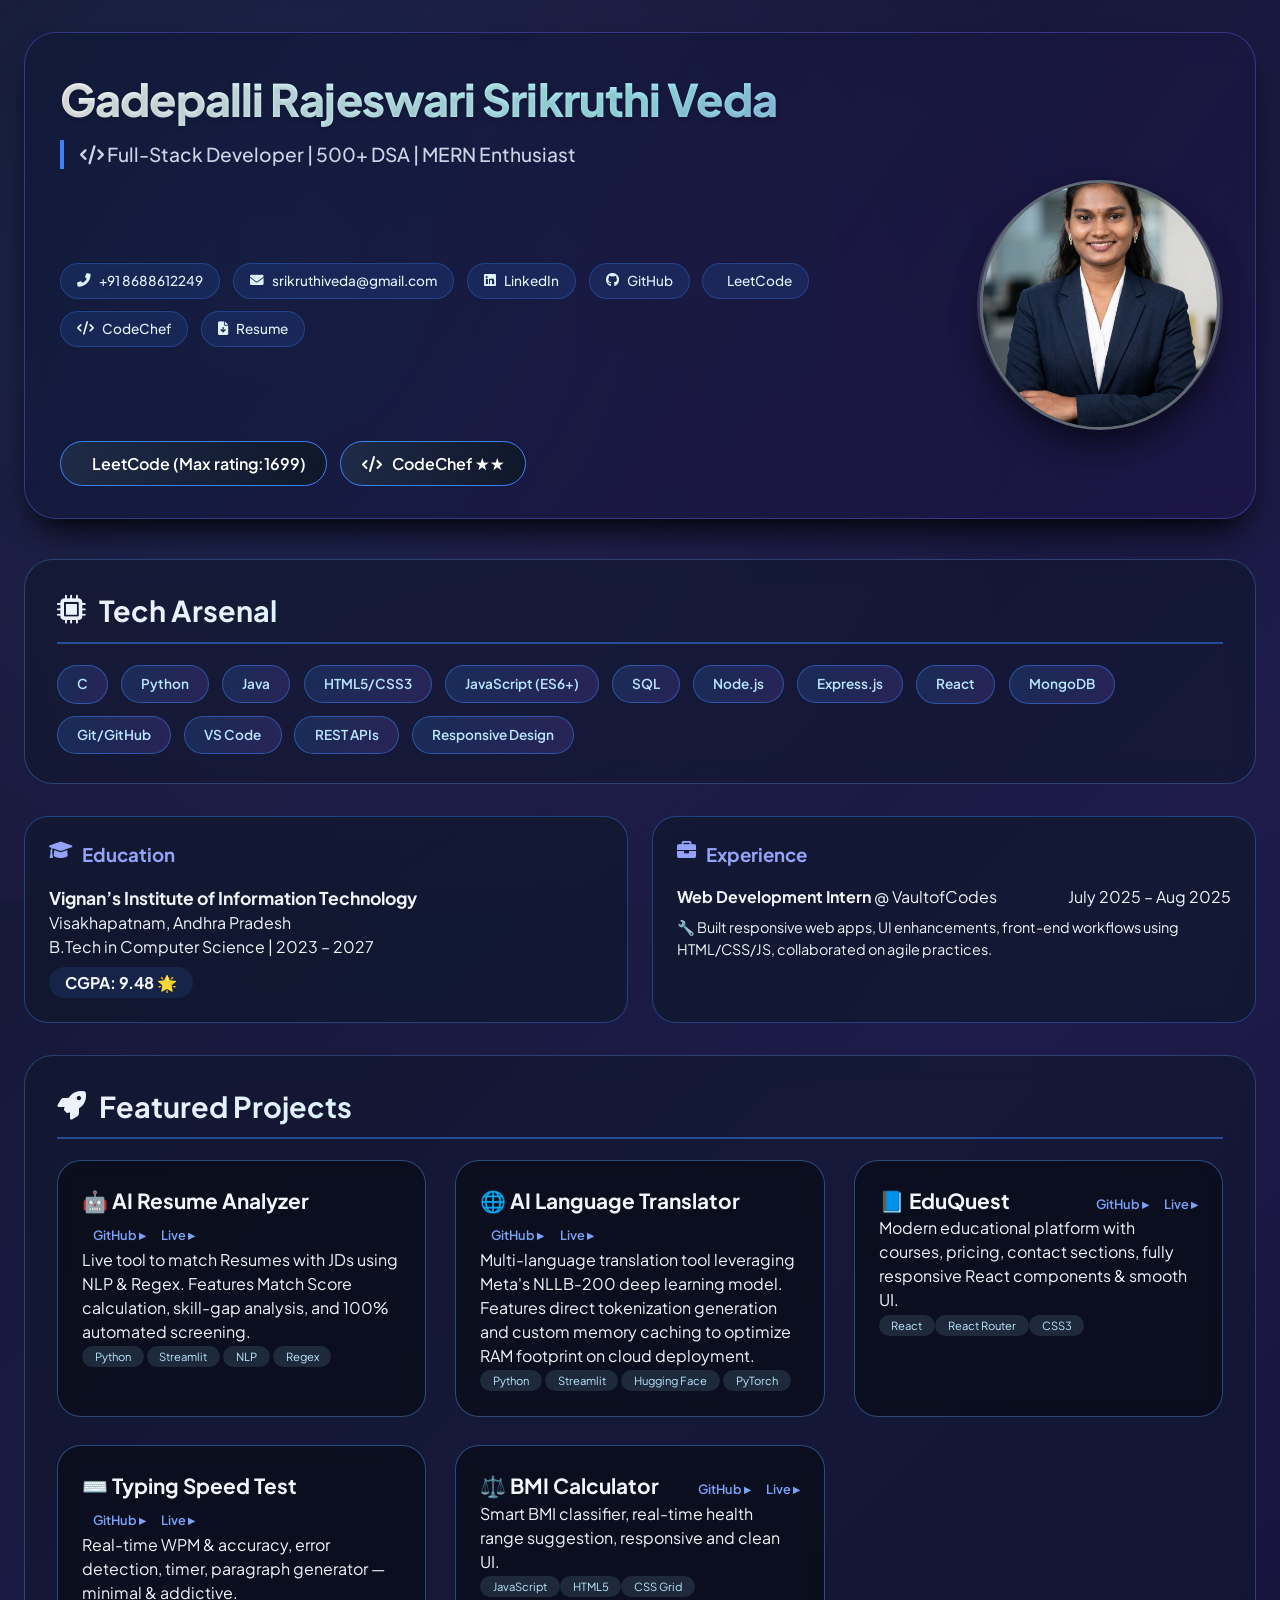
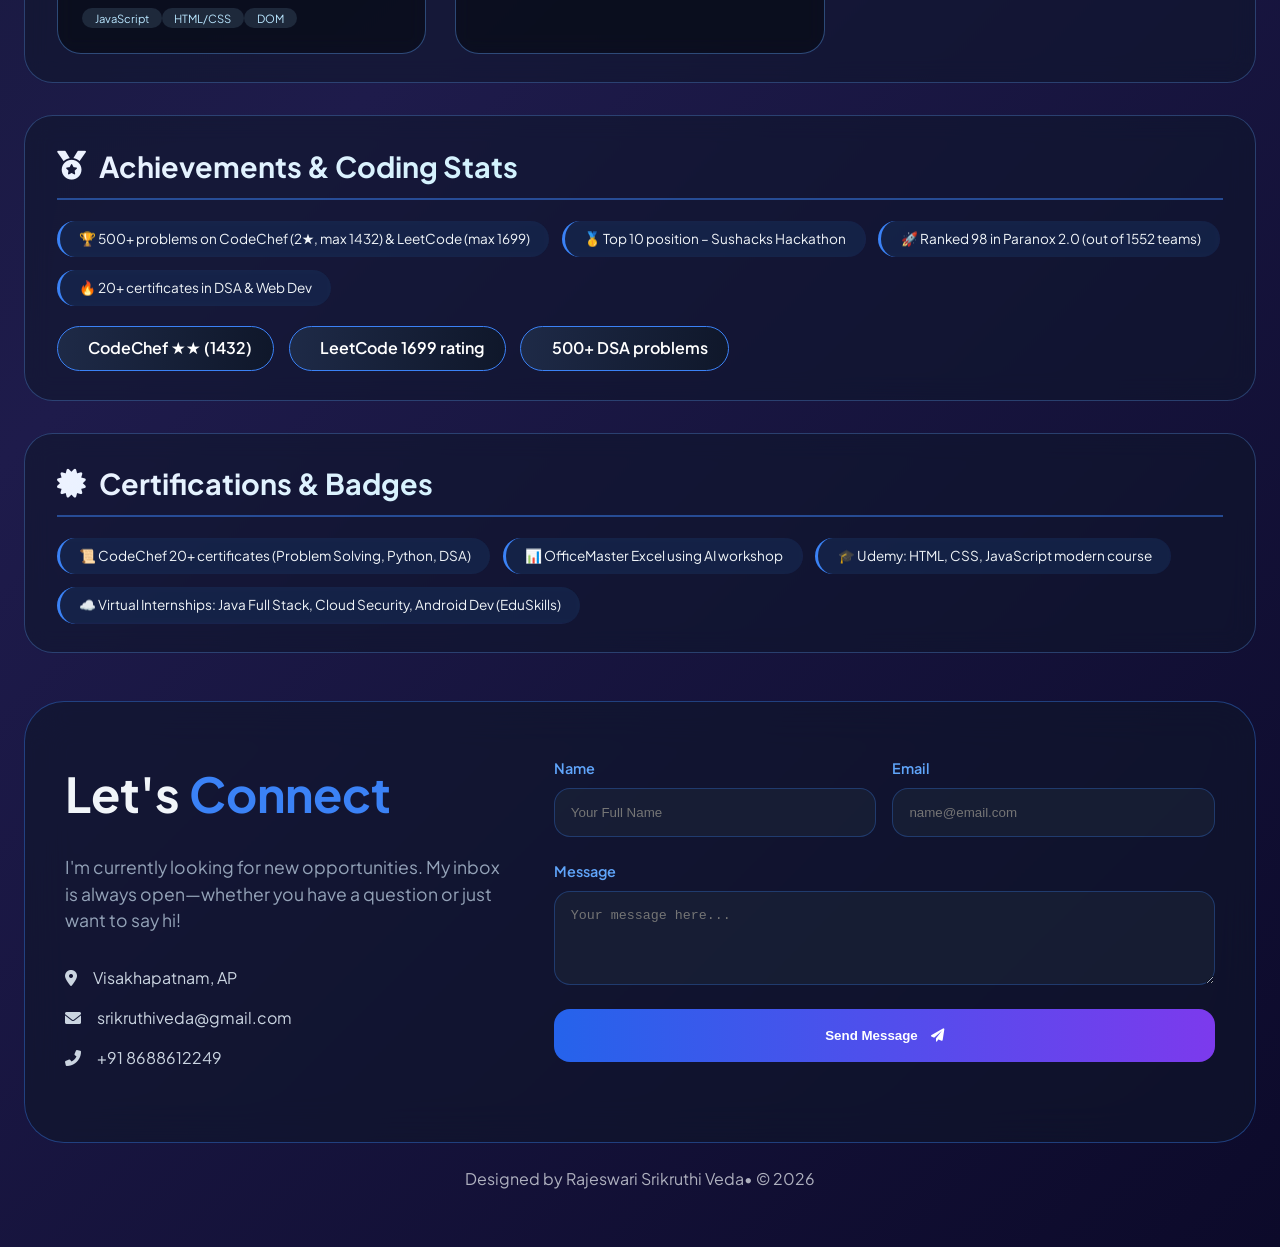
==== commit 0b0e67d7: "Update index.html" ====
--- a/index.html
+++ b/index.html
@@ -78,7 +78,7 @@
         <div class="project-title">🤖 AI Resume Analyzer<br> 
           <div class="project-links">
             <a href="https://github.com/GRSVeda/AI_Based_Resume_ScoreAnalyzer" target="_blank">GitHub ▸</a> 
-              <a href="https://ai-based-resume-scoreanalyzer.streamlit.app/" target="_blank">Live ▸</a>
+              <a href="https://ai-language-translator-i7noetffchtzkjefl6dmwk.streamlit.app/" target="_blank">Live ▸</a>
               </div>
             </div>
           <div class="project-desc">
